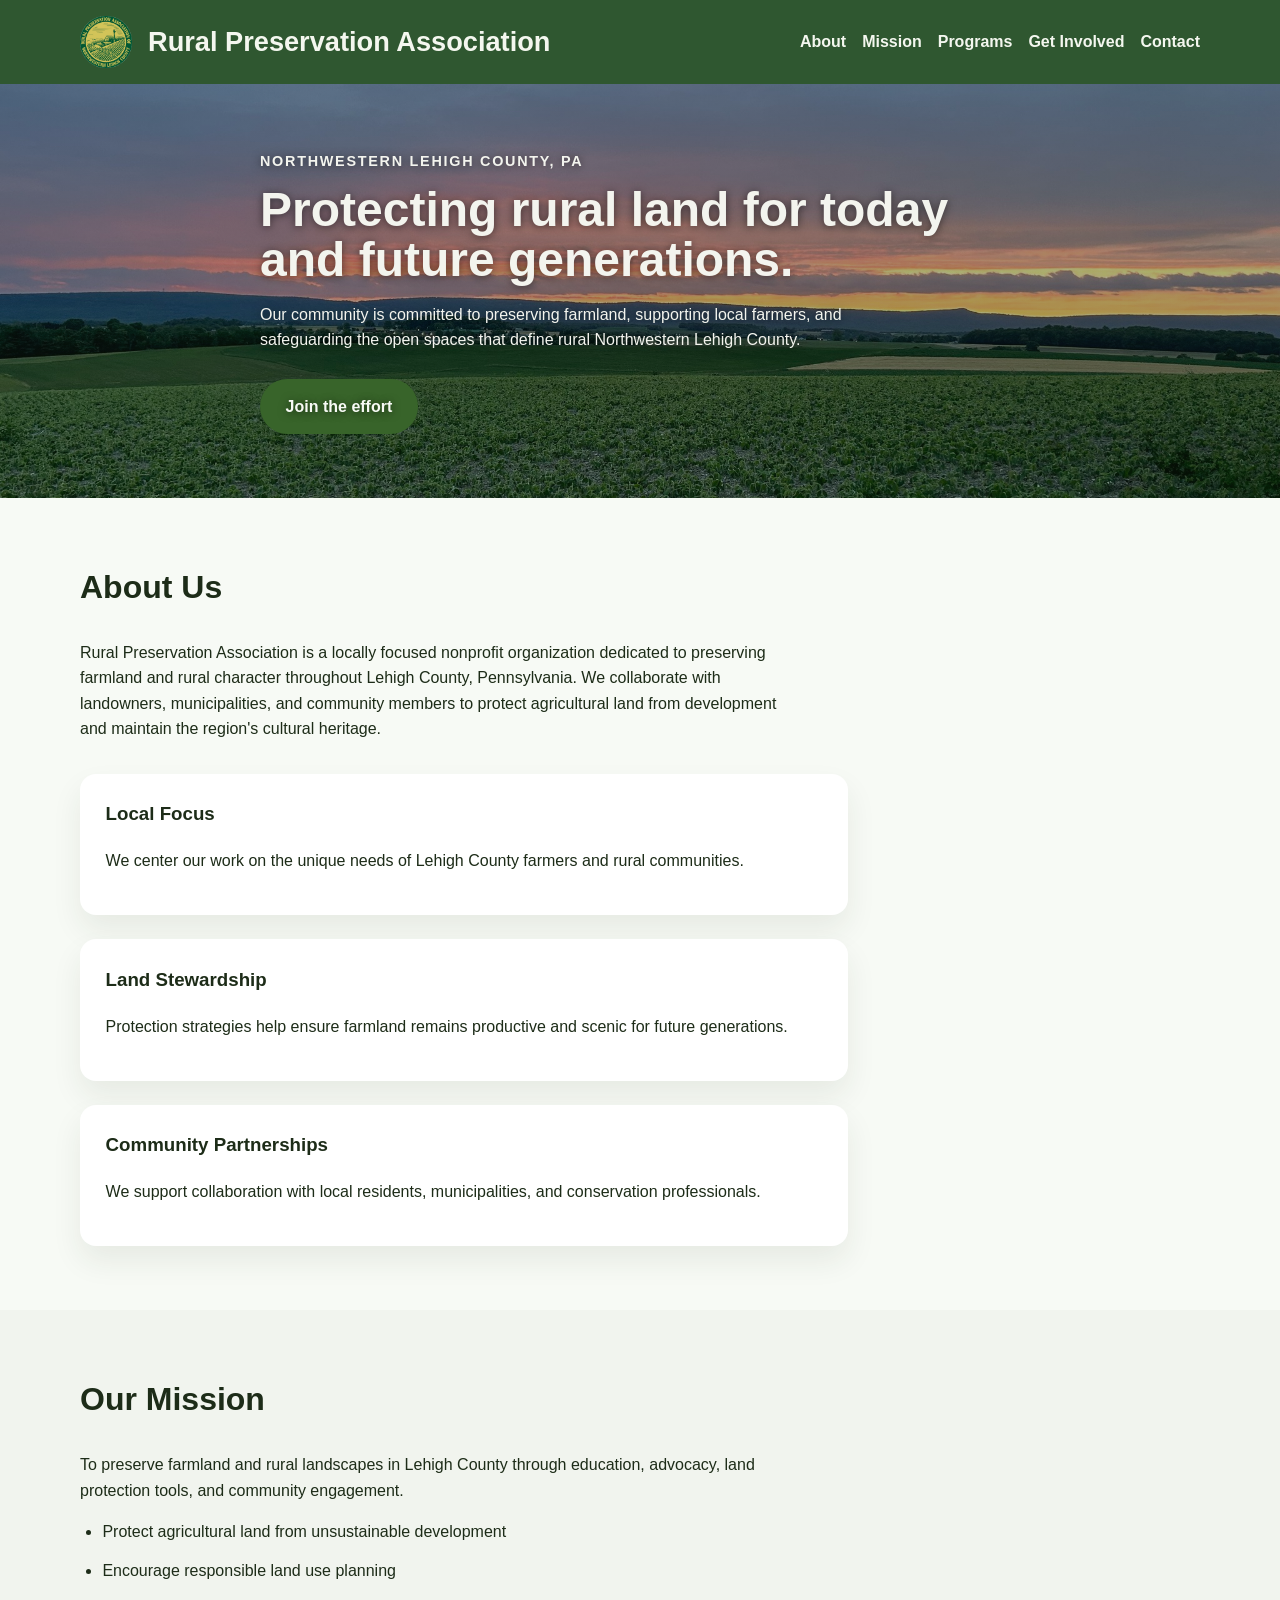
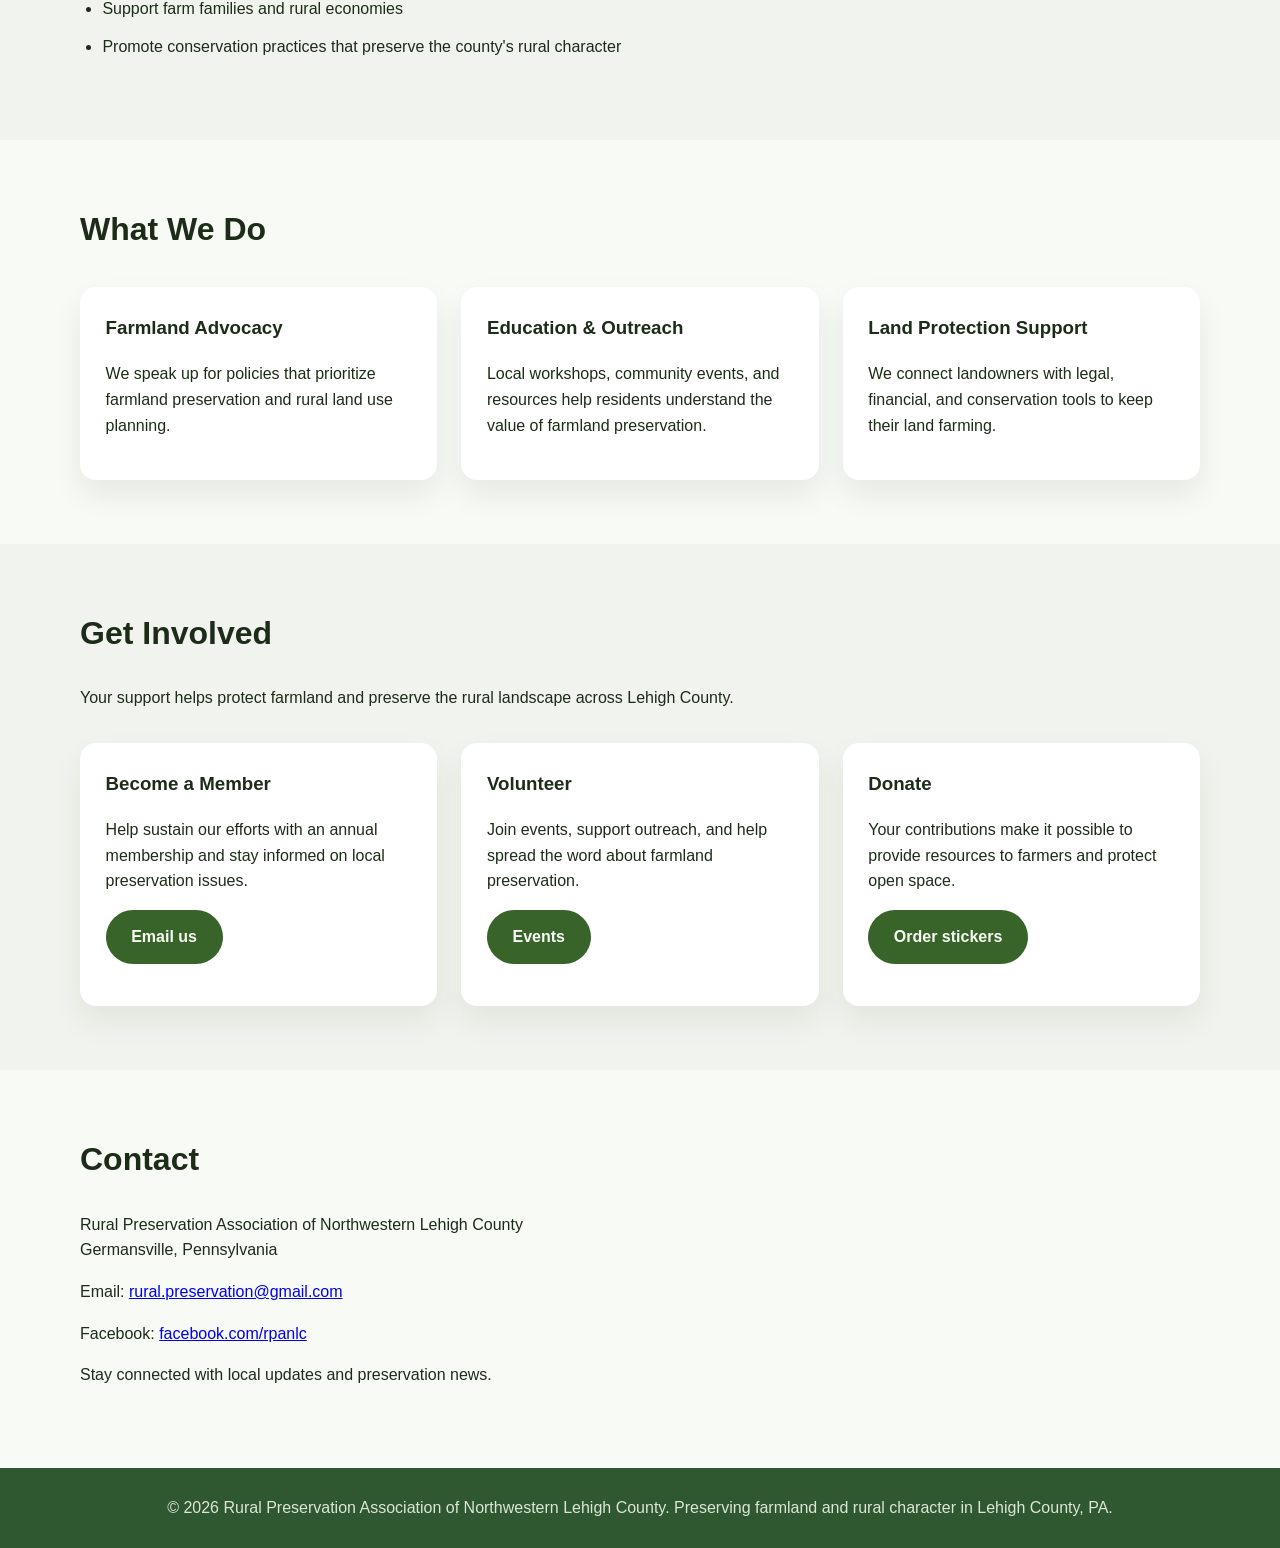
==== index.html @ 2c0e8fca "Initial commit" ====
<!doctype html>
<html lang="en">
<head>
  <meta charset="UTF-8" />
  <meta name="viewport" content="width=device-width, initial-scale=1.0" />
  <title>Rural Preservation Association of Northwestern Lehigh County</title>
  <link rel="stylesheet" href="styles.css" />
</head>
<body>
  <header class="site-header">
    <div class="container header-inner">
      <div class="brand">
        <img class="brand-logo" src="images/RPA-header-logo.png" alt="RPA logo" />
        <h1>Rural Preservation Association</h1>
      </div>
      <nav class="site-nav">
        <a href="#about">About</a>
        <a href="#mission">Mission</a>
        <a href="#programs">Programs</a>
        <a href="#get-involved">Get Involved</a>
        <a href="#contact">Contact</a>
      </nav>
    </div>
  </header>

  <main>
    <section class="hero">
      <div class="container hero-copy">
        <span class="eyebrow">Northwestern Lehigh County, PA</span>
        <h2>Protecting rural land for today and future generations.</h2>
        <p>Our community is committed to preserving farmland, supporting local farmers, and safeguarding the open spaces that define rural Northwestern Lehigh County.</p>
        <a class="button" href="#get-involved">Join the effort</a>
      </div>
    </section>

    <section id="about" class="section container">
      <div class="section-inner">
        <div class="about-content">
          <h2>About Us</h2>
          <p>Rural Preservation Association is a locally focused nonprofit organization dedicated to preserving farmland and rural character throughout Lehigh County, Pennsylvania. We collaborate with landowners, municipalities, and community members to protect agricultural land from development and maintain the region's cultural heritage.</p>

          <div class="feature-grid">
            <article>
              <h3>Local Focus</h3>
              <p>We center our work on the unique needs of Lehigh County farmers and rural communities.</p>
            </article>
            <article>
              <h3>Land Stewardship</h3>
              <p>Protection strategies help ensure farmland remains productive and scenic for future generations.</p>
            </article>
            <article>
              <h3>Community Partnerships</h3>
              <p>We support collaboration with local residents, municipalities, and conservation professionals.</p>
            </article>
          </div>
        </div>

      </div>
    </section>

    <section id="mission" class="section alt">
      <div class="container">
        <h2>Our Mission</h2>
        <p>To preserve farmland and rural landscapes in Lehigh County through education, advocacy, land protection tools, and community engagement.</p>
        <ul>
          <li>Protect agricultural land from unsustainable development</li>
          <li>Encourage responsible land use planning</li>
          <li>Support farm families and rural economies</li>
          <li>Promote conservation practices that preserve the county's rural character</li>
        </ul>
      </div>
    </section>

    <section id="programs" class="section container">
      <h2>What We Do</h2>
      <div class="program-grid">
        <article>
          <h3>Farmland Advocacy</h3>
          <p>We speak up for policies that prioritize farmland preservation and rural land use planning.</p>
        </article>
        <article>
          <h3>Education & Outreach</h3>
          <p>Local workshops, community events, and resources help residents understand the value of farmland preservation.</p>
        </article>
        <article>
          <h3>Land Protection Support</h3>
          <p>We connect landowners with legal, financial, and conservation tools to keep their land farming.</p>
        </article>
      </div>
    </section>

    <section id="get-involved" class="section alt">
      <div class="container">
        <h2>Get Involved</h2>
        <p>Your support helps protect farmland and preserve the rural landscape across Lehigh County.</p>
        <div class="cta-grid">
          <div>
            <h3>Become a Member</h3>
            <p>Help sustain our efforts with an annual membership and stay informed on local preservation issues.</p>
            <p><a class="button" href="mailto:rural.preservation@gmail.com">Email us</a></p>
          </div>
          <div>
            <h3>Volunteer</h3>
            <p>Join events, support outreach, and help spread the word about farmland preservation.</p>
            <p><a class="button" href="https://www.facebook.com/rpanlc">Events</a></p>
        </div>
          <div>
            <h3>Donate</h3>
            <p>Your contributions make it possible to provide resources to farmers and protect open space.</p>
            <p><a class="button" href="stickers.html">Order stickers</a></p>
          </div>
        </div>
      </div>
    </section>

    <section id="contact" class="section container">
      <h2>Contact</h2>
      <p>Rural Preservation Association of Northwestern Lehigh County<br>Germansville, Pennsylvania</p>
      <p>Email: <a href="mailto:rural.preservation@gmail.com">rural.preservation@gmail.com</a></p>
      <p>Facebook: <a href="https://www.facebook.com/rpanlc" target="_blank" rel="noopener noreferrer">facebook.com/rpanlc</a></p>
      <p>Stay connected with local updates and preservation news.</p>
    </section>
  </main>

  <footer class="site-footer">
    <div class="container">
      <p>© 2026 Rural Preservation Association of Northwestern Lehigh County. Preserving farmland and rural character in Lehigh County, PA.</p>
    </div>
  </footer>
</body>
</html>
---- styles.css ----
:root {
  color-scheme: light;
  font-family: 'Segoe UI', Tahoma, Geneva, Verdana, sans-serif;
  background: #f7faf5;
  color: #1d2c18;
  line-height: 1.6;
  font-size: 16px;
}

* {
  box-sizing: border-box;
}

body {
  margin: 0;
}

img {
  max-width: 100%;
  display: block;
}

.container {
  width: min(1120px, calc(100% - 2rem));
  margin: 0 auto;
}

.site-header {
  background: #2f5730;
  color: #f4f7ef;
  padding: 1rem 0;
}

.header-inner {
  display: flex;
  align-items: center;
  justify-content: space-between;
  gap: 2rem;
}

.brand {
  display: flex;
  align-items: center;
  gap: 1rem;
}

.brand-logo {
  width: 52px;
  height: auto;
  display: block;
}

.brand h1 {
  margin: 0;
  font-size: 1.7rem;
}

.brand p {
  margin: 0.35rem 0 0;
  max-width: 32rem;
}

.site-nav {
  display: flex;
  flex-wrap: wrap;
  gap: 1rem;
}

.site-nav a {
  color: #f4f7ef;
  text-decoration: none;
  font-weight: 600;
}

.hero {
  background: linear-gradient(rgba(15, 36, 16, 0.35), rgba(15, 36, 16, 0.35)), url('images/RPA_background.jpg');
  background-position: center;
  background-size: cover;
  background-repeat: no-repeat;
  padding: 4rem 0;
}

.hero-copy {
  max-width: 760px;
  color: #f3f4ee;
  text-shadow: 0 1px 8px rgba(0, 0, 0, 0.55);
}

.eyebrow {
  display: inline-block;
  font-size: 0.9rem;
  font-weight: 700;
  letter-spacing: 0.12em;
  text-transform: uppercase;
  color: #f3f4ee;
  margin-bottom: 0.75rem;
}

.hero h2 {
  margin: 0 0 1rem;
  font-size: clamp(2rem, 4vw, 3rem);
  line-height: 1.05;
}

.hero p {
  max-width: 42rem;
  margin: 0 0 1.65rem;
}

.button {
  display: inline-block;
  padding: 0.9rem 1.6rem;
  background: #38642a;
  color: #f7faf5;
  text-decoration: none;
  border-radius: 999px;
  font-weight: 700;
}

.section {
  padding: 4rem 0;
}

.section.alt {
  background: #f1f4ee;
}

.section h2 {
  margin-top: 0;
  font-size: 2rem;
}

.section p,
.section ul,
.section li {
  max-width: 44rem;
}

.section ul {
  padding-left: 1.4rem;
}

.section ul li {
  margin-bottom: 0.8rem;
}

.section-inner {
  display: grid;
  gap: 2rem;
  grid-template-columns: 1fr 320px;
  align-items: start;
}

.feature-grid,
.program-grid,
.cta-grid {
  display: grid;
  gap: 1.5rem;
  margin-top: 2rem;
}

.about-image img {
  display: block;
  width: 100%;
  max-width: 320px;
  height: auto;
  border-radius: 10px;
  box-shadow: 0 8px 24px rgba(39,57,30,0.12);
}

.feature-grid article,
.program-grid article,
.cta-grid div {
  background: #fff;
  border-radius: 1rem;
  padding: 1.6rem;
  box-shadow: 0 15px 30px rgba(39, 57, 30, 0.08);
}

.feature-grid article h3,
.program-grid article h3,
.cta-grid h3 {
  margin-top: 0;
}

.program-grid {
  grid-template-columns: repeat(3, minmax(0, 1fr));
}

.cta-grid {
  grid-template-columns: repeat(3, minmax(0, 1fr));
}

.site-footer {
  background: #2f5730;
  color: #dce6d7;
  padding: 1.7rem 0;
}

.site-footer p {
  margin: 0;
  text-align: center;
}

@media (max-width: 880px) {
  .header-inner,
  .section-inner,
  .program-grid,
  .cta-grid {
    grid-template-columns: 1fr;
  }

  .site-nav {
    justify-content: flex-start;
  }
}

@media (max-width: 620px) {
  .hero {
    padding: 3rem 0;
  }

  .hero h2 {
    font-size: 2.2rem;
  }
}
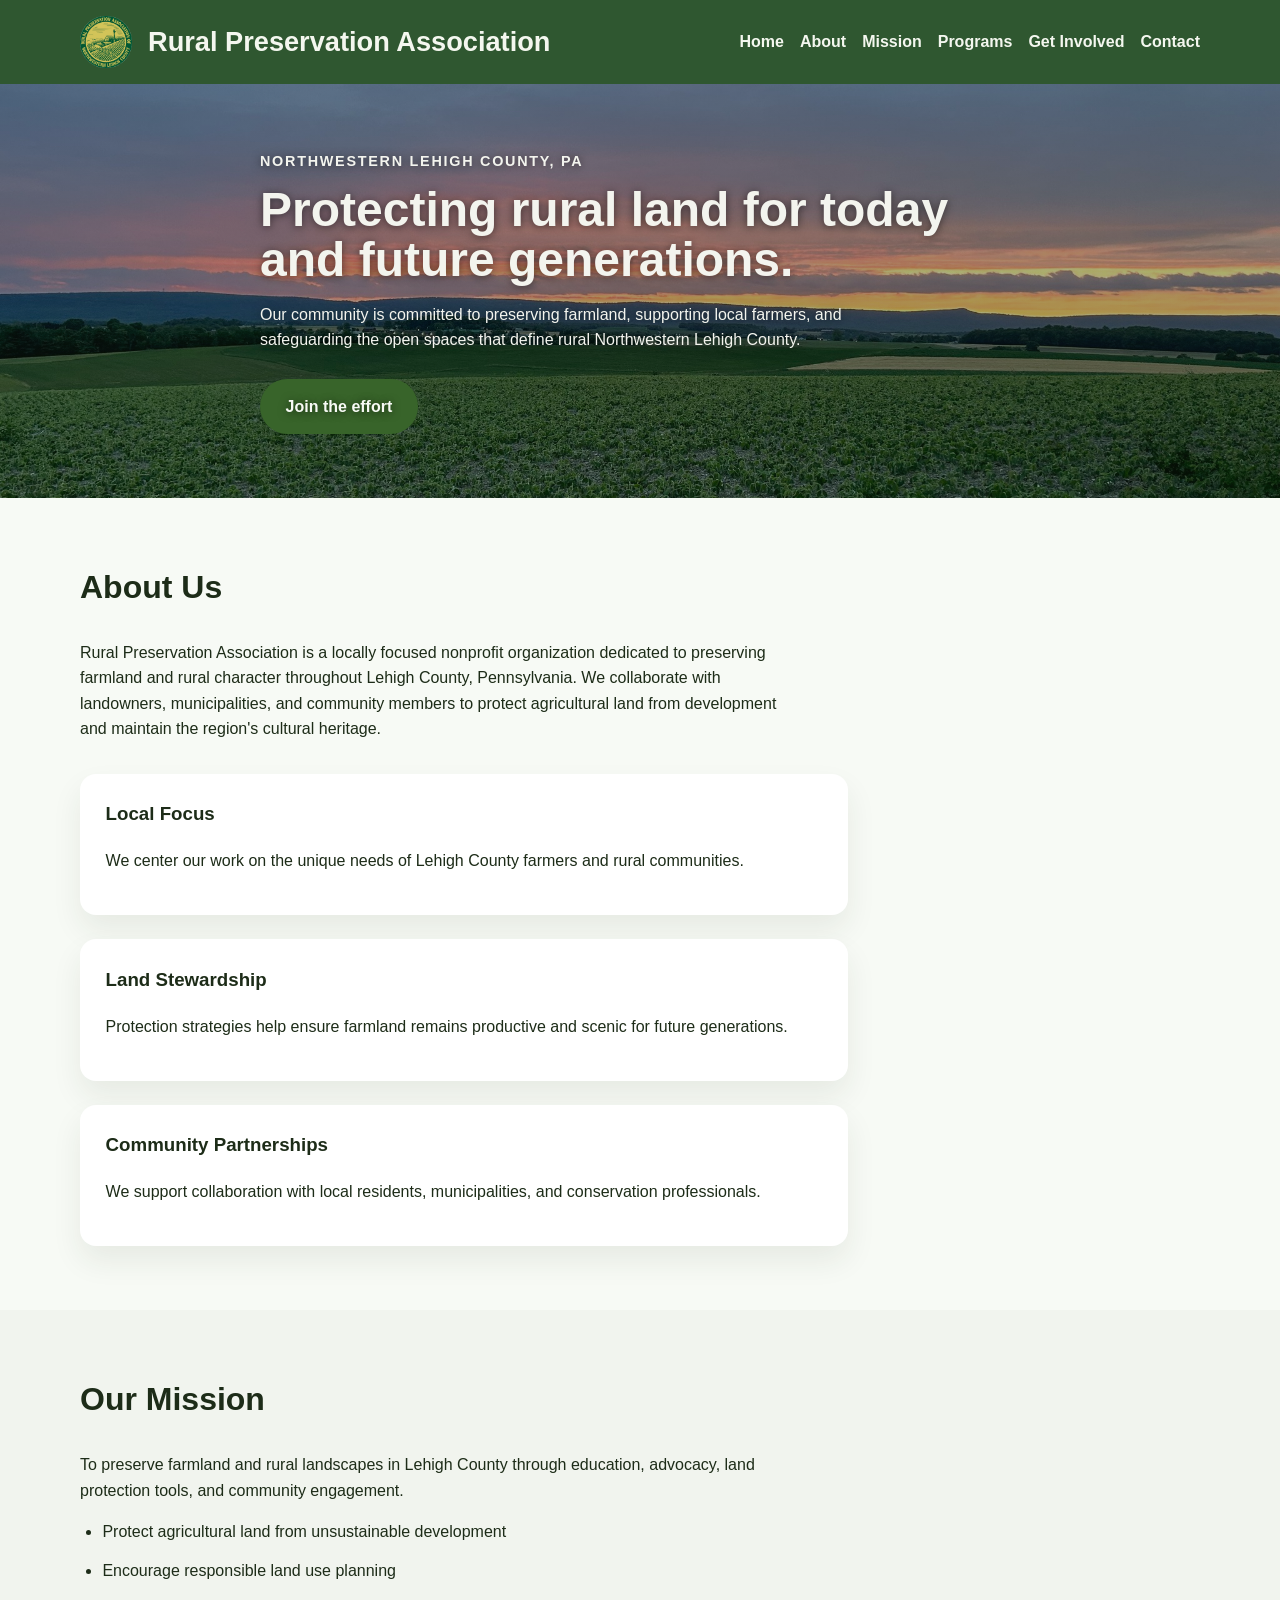
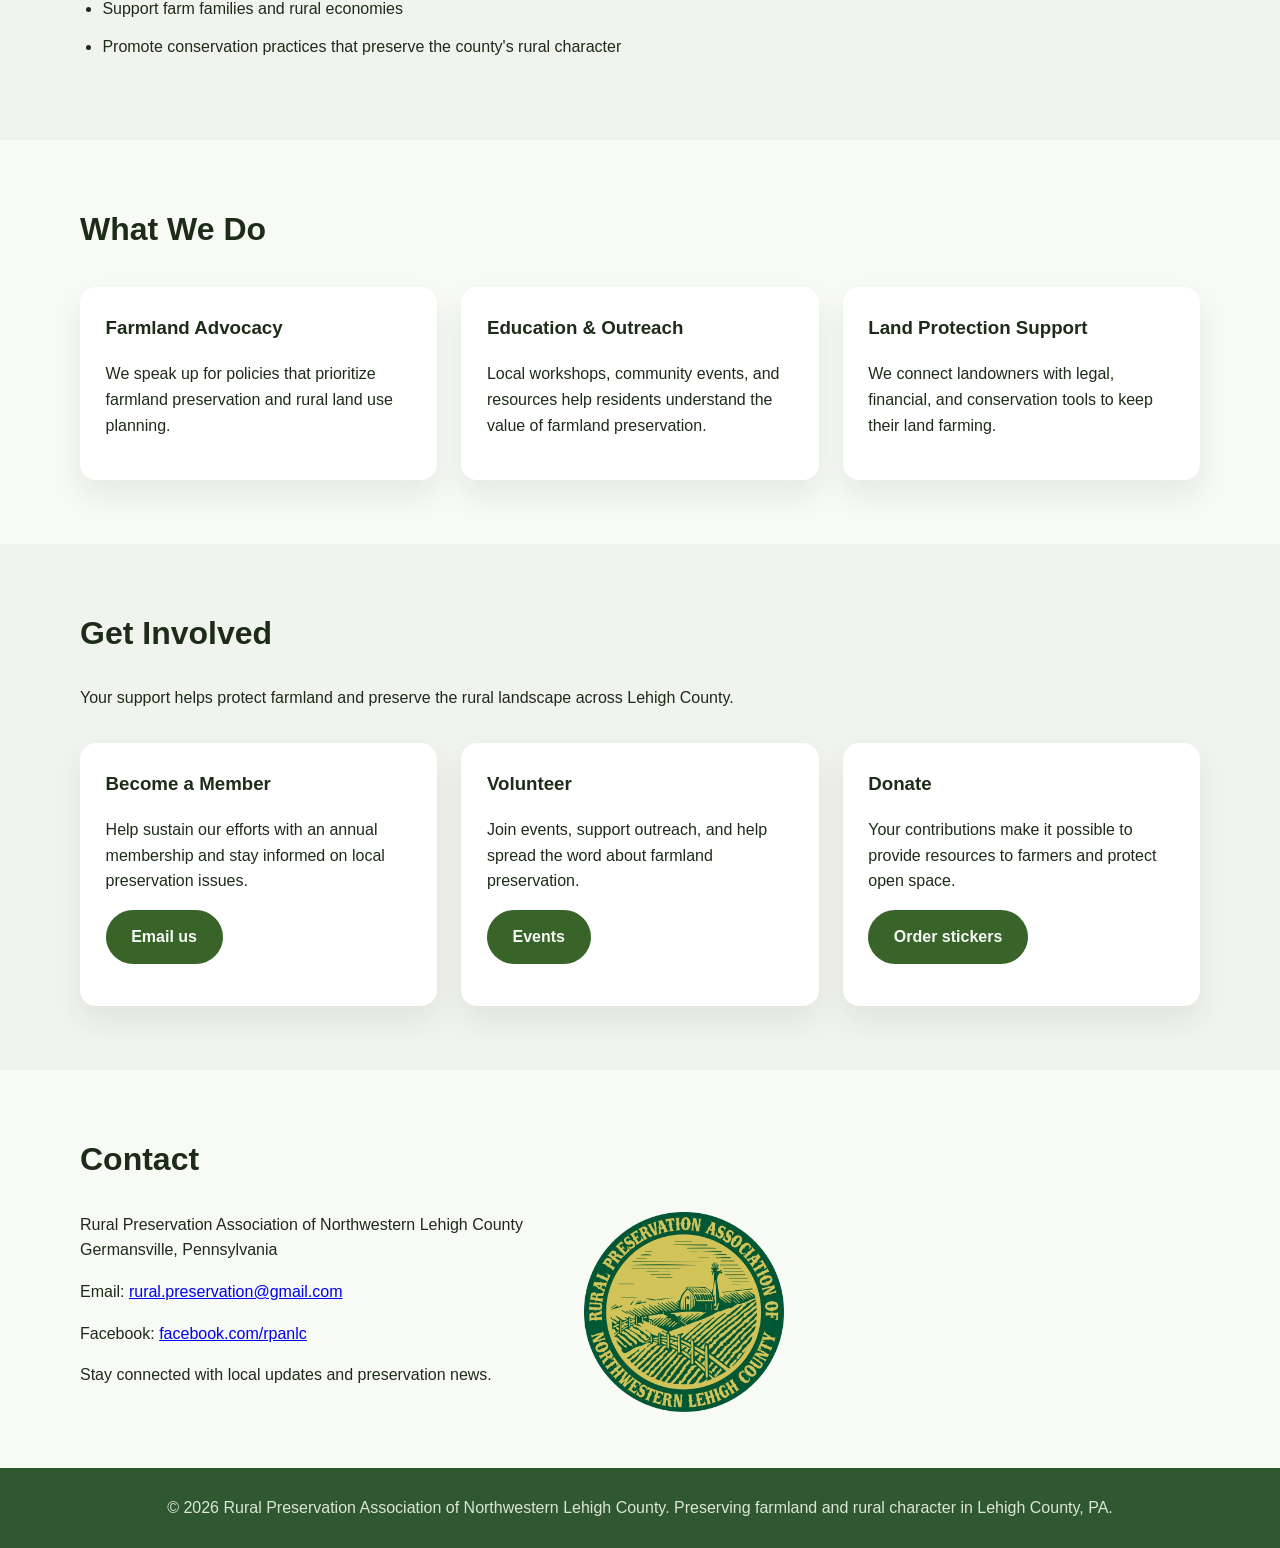
==== commit 17a3a0ab: "updated contact section" ====
--- a/index.html
+++ b/index.html
@@ -14,6 +14,7 @@
         <h1>Rural Preservation Association</h1>
       </div>
       <nav class="site-nav">
+        <a href="index.html">Home</a>
         <a href="#about">About</a>
         <a href="#mission">Mission</a>
         <a href="#programs">Programs</a>
@@ -97,12 +98,12 @@
           <div>
             <h3>Become a Member</h3>
             <p>Help sustain our efforts with an annual membership and stay informed on local preservation issues.</p>
-            <p><a class="button" href="mailto:rural.preservation@gmail.com">Email us</a></p>
+            <p><a class="button" href="mailto:rural.preservation@gmail.com" target="_blank" rel="noopener noreferrer">Email us</a></p>
           </div>
           <div>
             <h3>Volunteer</h3>
             <p>Join events, support outreach, and help spread the word about farmland preservation.</p>
-            <p><a class="button" href="https://www.facebook.com/rpanlc">Events</a></p>
+            <p><a class="button" href="https://www.facebook.com/rpanlc" target="_blank" rel="noopener noreferrer">Events</a></p>
         </div>
           <div>
             <h3>Donate</h3>
@@ -115,8 +116,9 @@
 
     <section id="contact" class="section container">
       <h2>Contact</h2>
+      <p><img src="images/RPA-header-logo.png" alt="RPA logo" class="contact-logo" /></p>
       <p>Rural Preservation Association of Northwestern Lehigh County<br>Germansville, Pennsylvania</p>
-      <p>Email: <a href="mailto:rural.preservation@gmail.com">rural.preservation@gmail.com</a></p>
+      <p>Email: <a href="mailto:rural.preservation@gmail.com" target="_blank" rel="noopener noreferrer">rural.preservation@gmail.com</a></p>
       <p>Facebook: <a href="https://www.facebook.com/rpanlc" target="_blank" rel="noopener noreferrer">facebook.com/rpanlc</a></p>
       <p>Stay connected with local updates and preservation news.</p>
     </section>
--- a/styles.css
+++ b/styles.css
@@ -224,3 +224,21 @@
     font-size: 2.2rem;
   }
 }
+
+/* Contact logo styling: smaller and positioned to the right of text */
+#contact .contact-logo {
+  width: 200px;
+  height: auto;
+  float: right;
+  margin-left: 1rem;
+  margin-bottom: 0.5rem;
+}
+
+@media (max-width: 620px) {
+  #contact .contact-logo {
+    float: none;
+    display: block;
+    margin: 0 0 1rem 0;
+    width: 64px;
+  }
+}
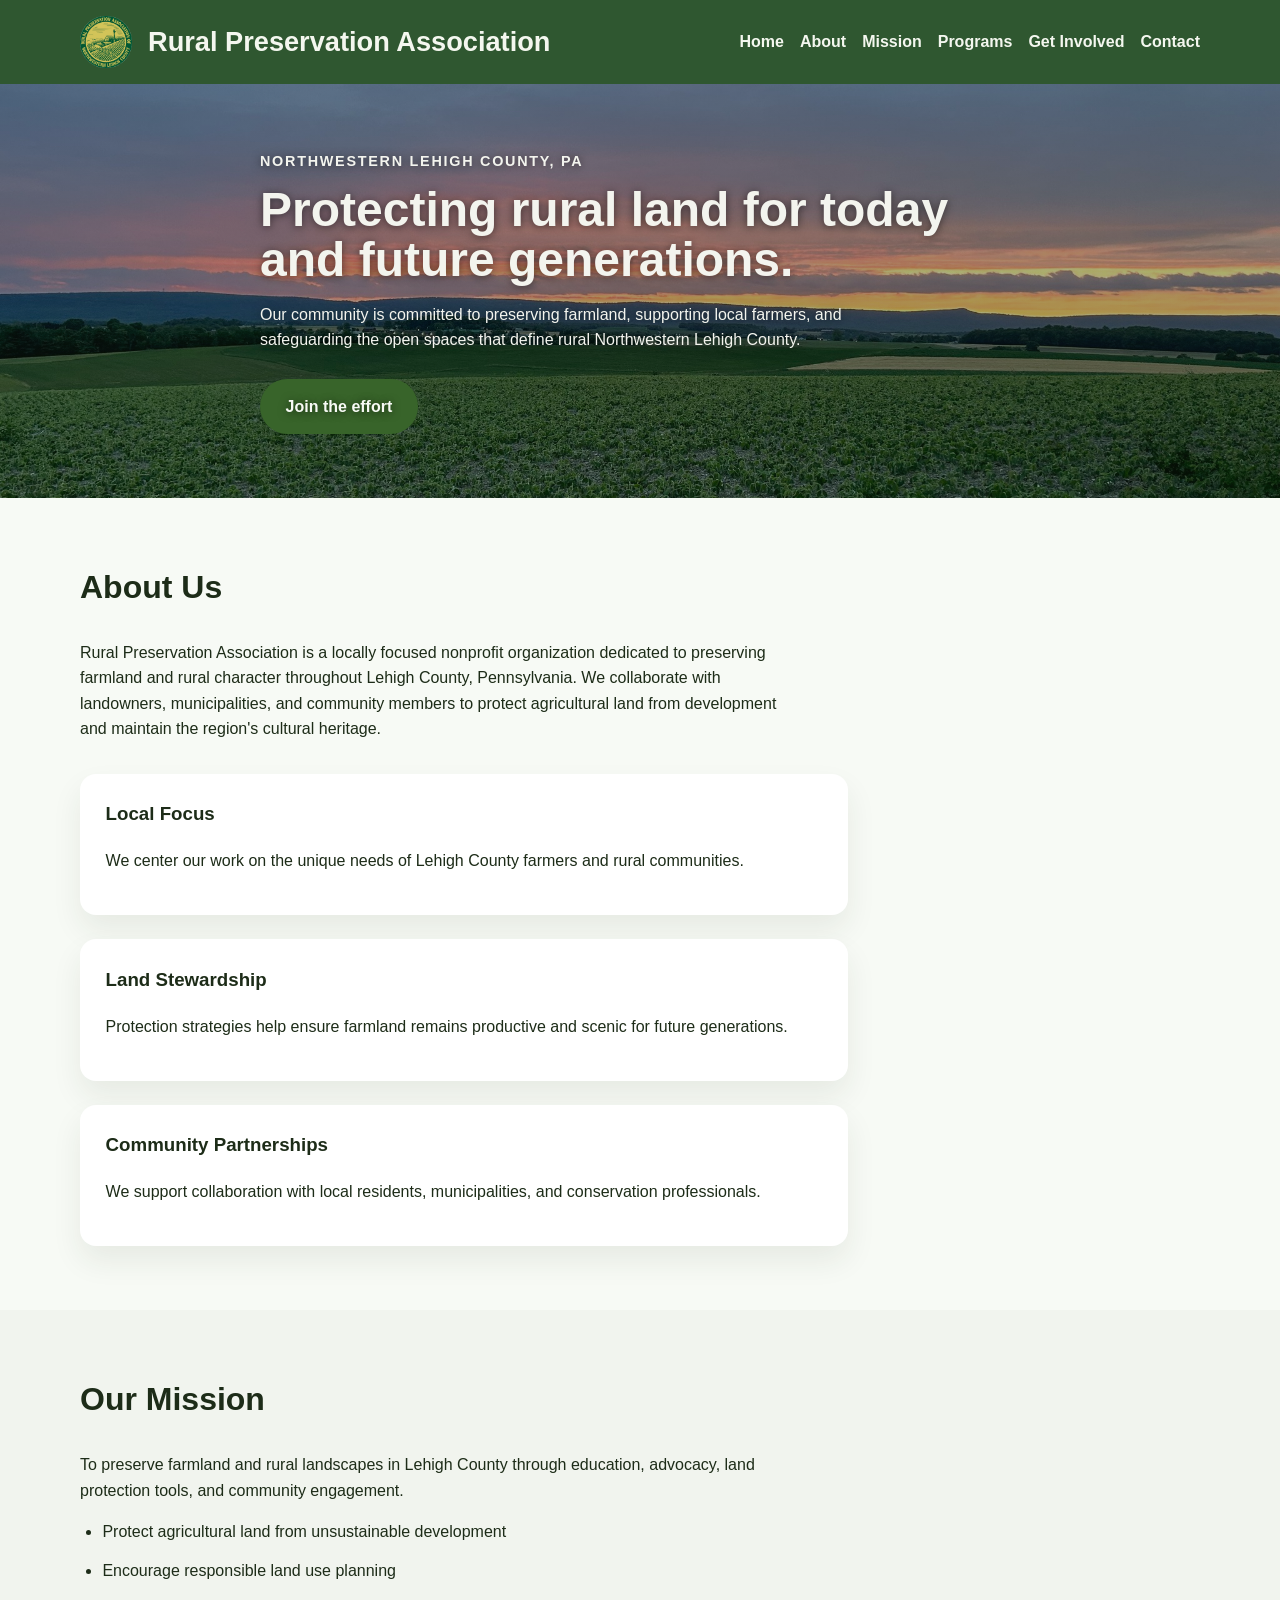
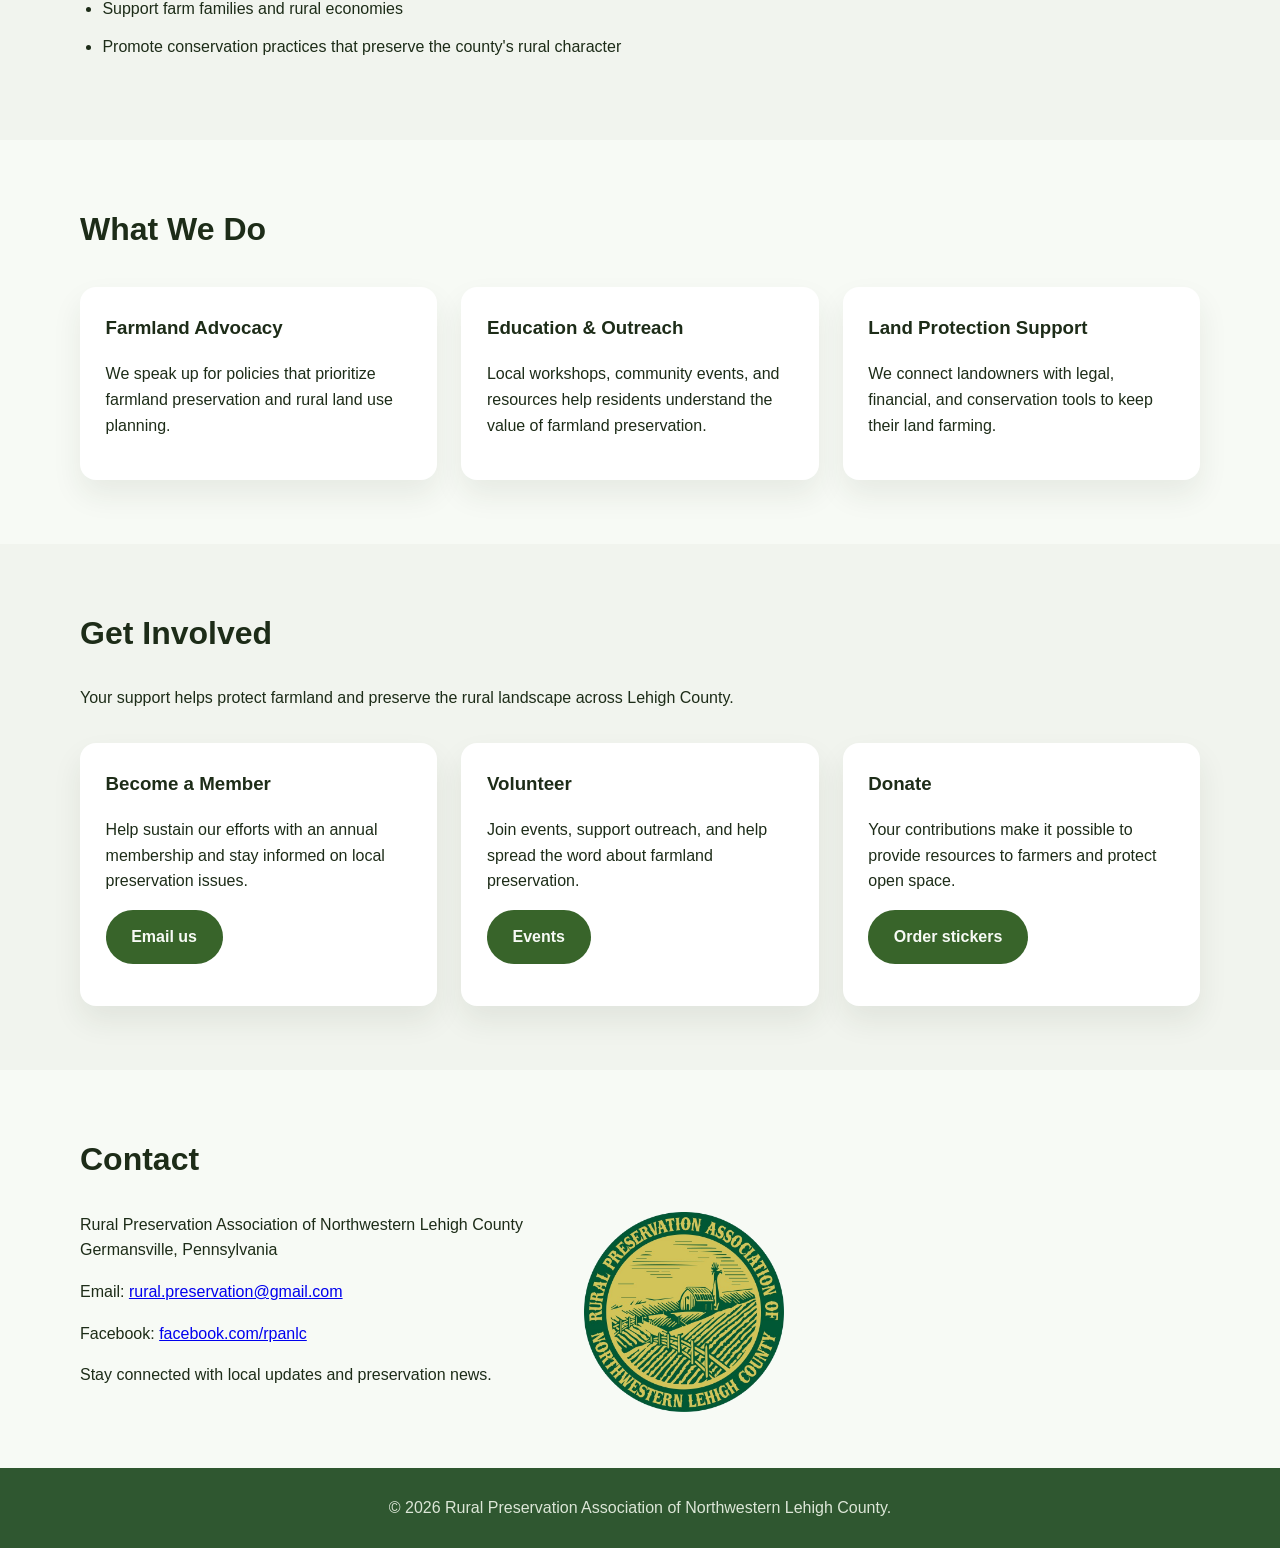
==== commit 11317783: "Simplify footer text in index.html Removed the additional text from the footer." ====
--- a/index.html
+++ b/index.html
@@ -126,7 +126,7 @@
 
   <footer class="site-footer">
     <div class="container">
-      <p>© 2026 Rural Preservation Association of Northwestern Lehigh County. Preserving farmland and rural character in Lehigh County, PA.</p>
+      <p>© 2026 Rural Preservation Association of Northwestern Lehigh County.</p>
     </div>
   </footer>
 </body>
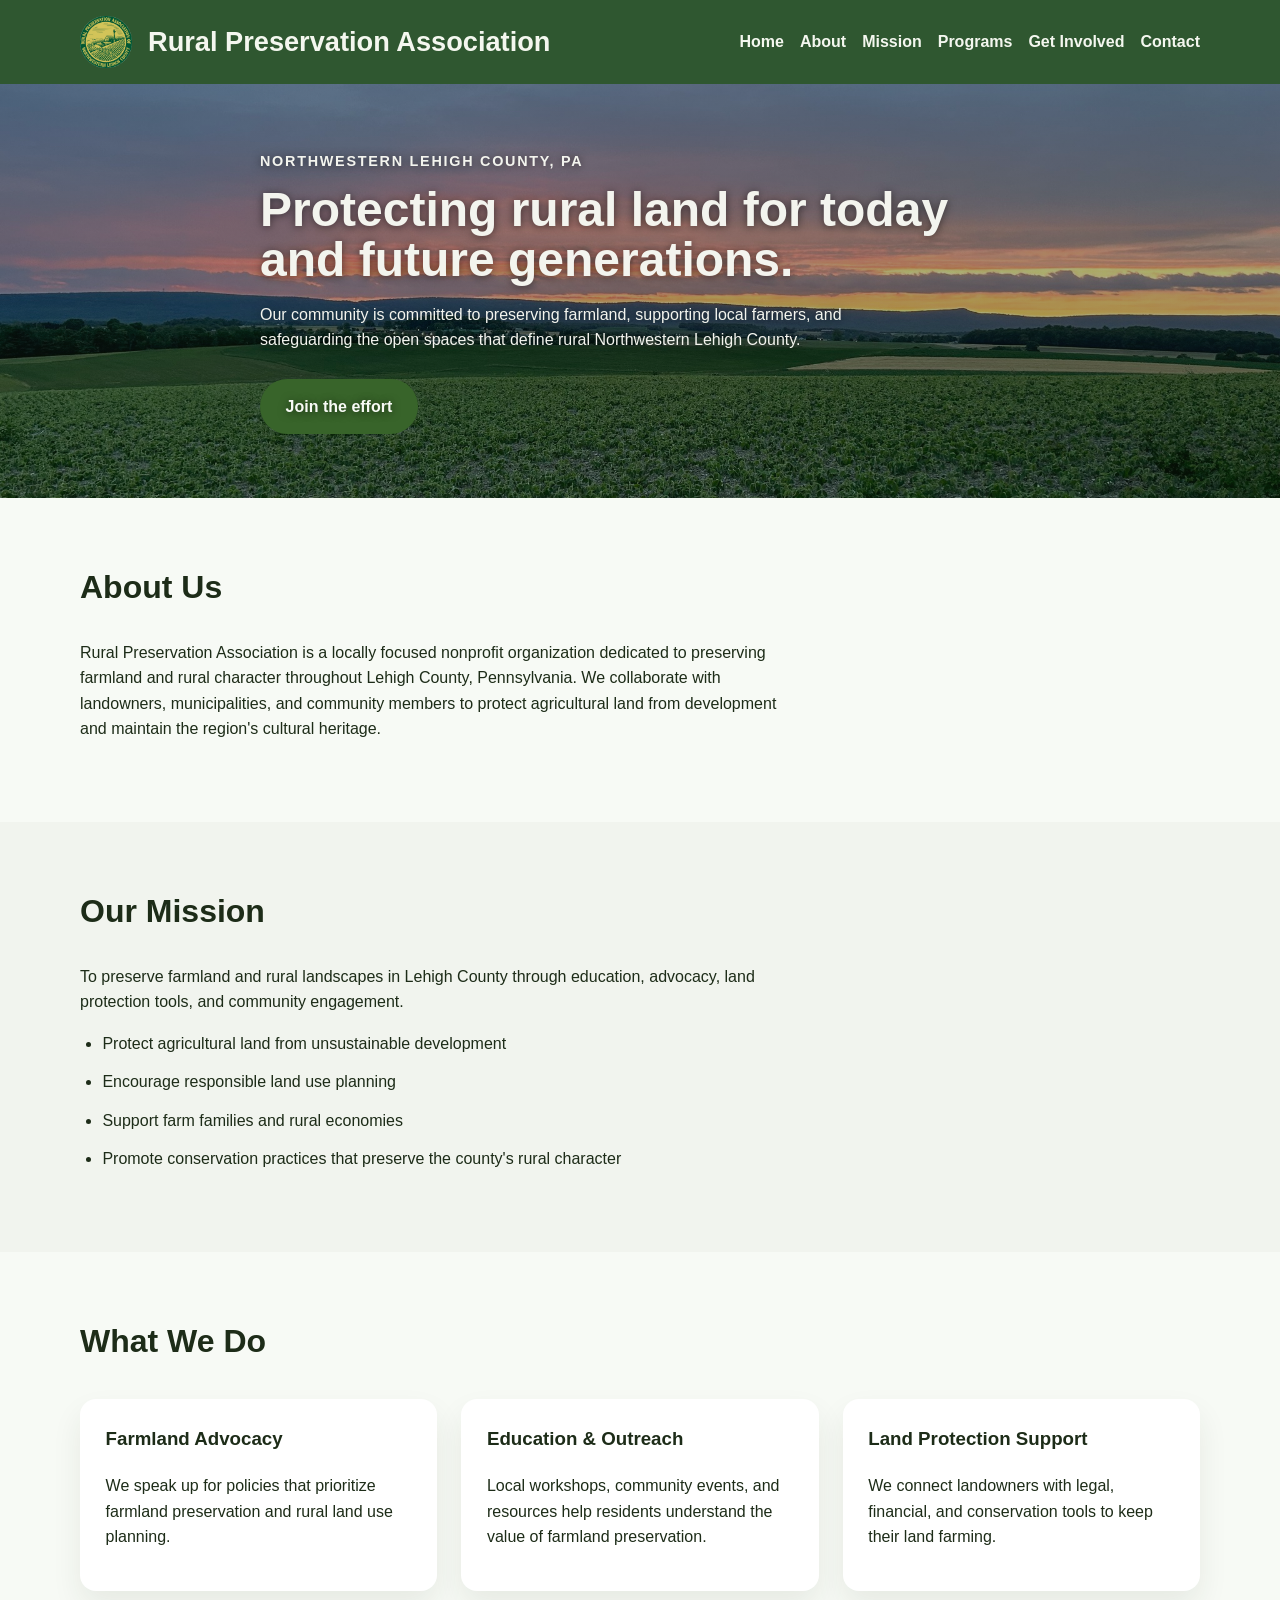
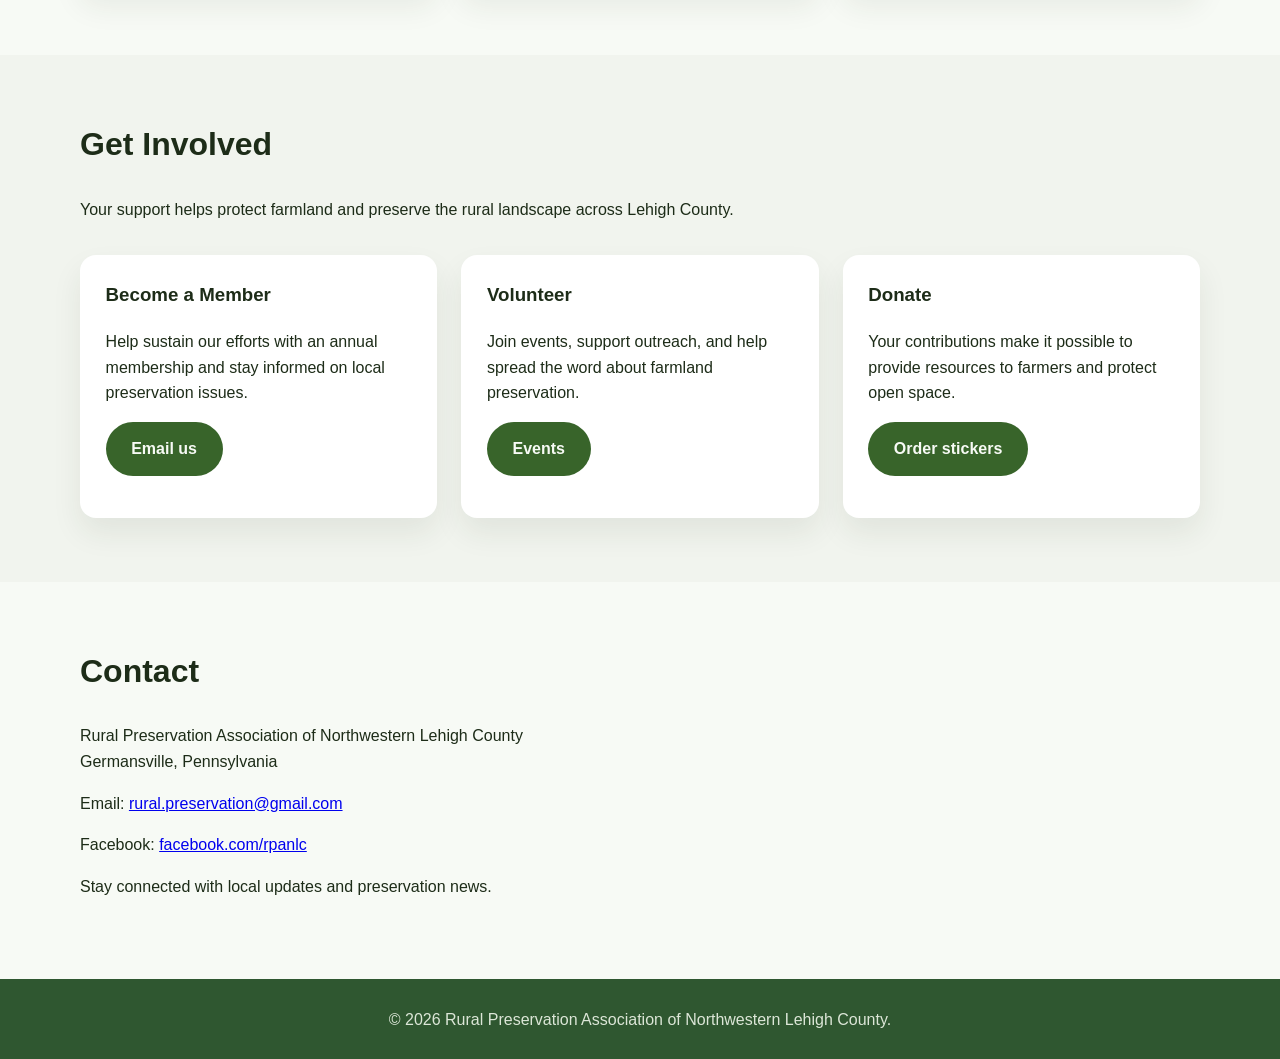
==== commit 113786d7: "Fixed some styling" ====
--- a/index.html
+++ b/index.html
@@ -40,7 +40,7 @@
           <h2>About Us</h2>
           <p>Rural Preservation Association is a locally focused nonprofit organization dedicated to preserving farmland and rural character throughout Lehigh County, Pennsylvania. We collaborate with landowners, municipalities, and community members to protect agricultural land from development and maintain the region's cultural heritage.</p>
 
-          <div class="feature-grid">
+          <!-- <div class="feature-grid">
             <article>
               <h3>Local Focus</h3>
               <p>We center our work on the unique needs of Lehigh County farmers and rural communities.</p>
@@ -53,7 +53,7 @@
               <h3>Community Partnerships</h3>
               <p>We support collaboration with local residents, municipalities, and conservation professionals.</p>
             </article>
-          </div>
+          </div> -->
         </div>
 
       </div>
@@ -116,7 +116,6 @@
 
     <section id="contact" class="section container">
       <h2>Contact</h2>
-      <p><img src="images/RPA-header-logo.png" alt="RPA logo" class="contact-logo" /></p>
       <p>Rural Preservation Association of Northwestern Lehigh County<br>Germansville, Pennsylvania</p>
       <p>Email: <a href="mailto:rural.preservation@gmail.com" target="_blank" rel="noopener noreferrer">rural.preservation@gmail.com</a></p>
       <p>Facebook: <a href="https://www.facebook.com/rpanlc" target="_blank" rel="noopener noreferrer">facebook.com/rpanlc</a></p>
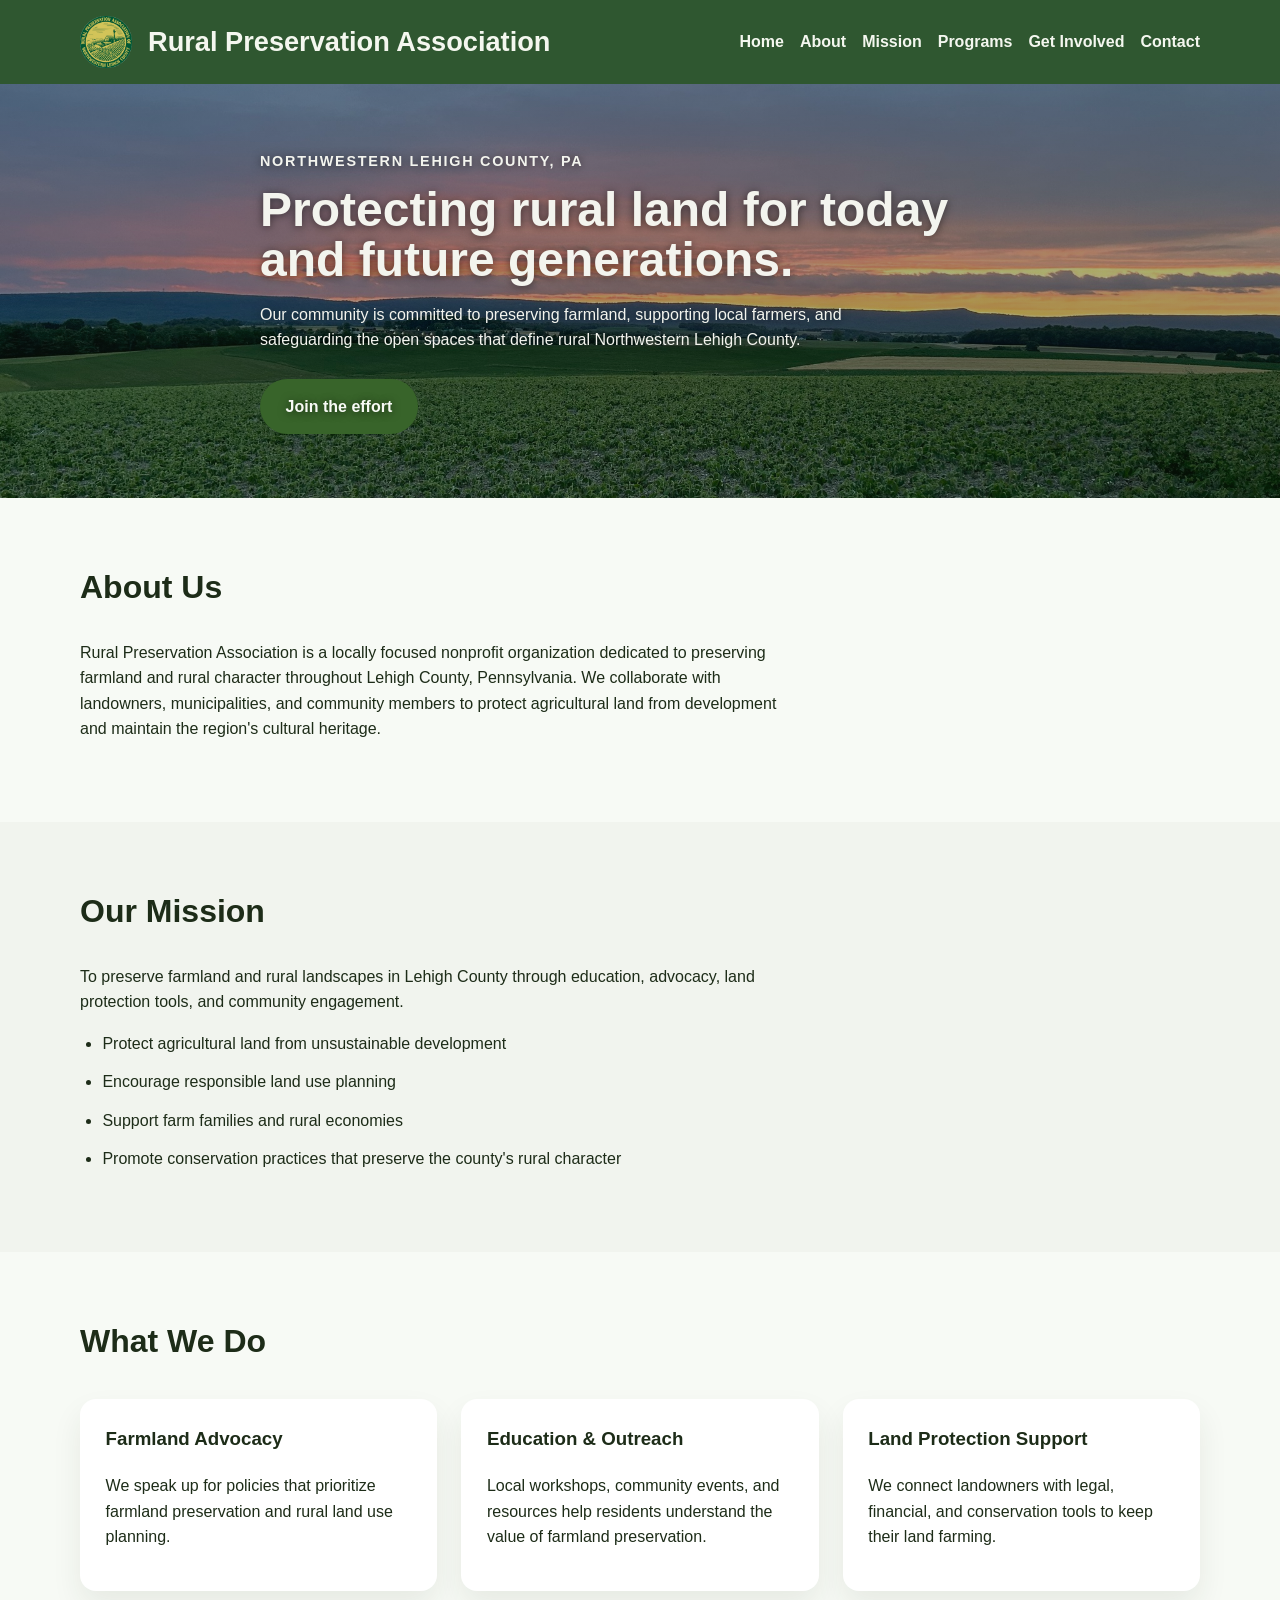
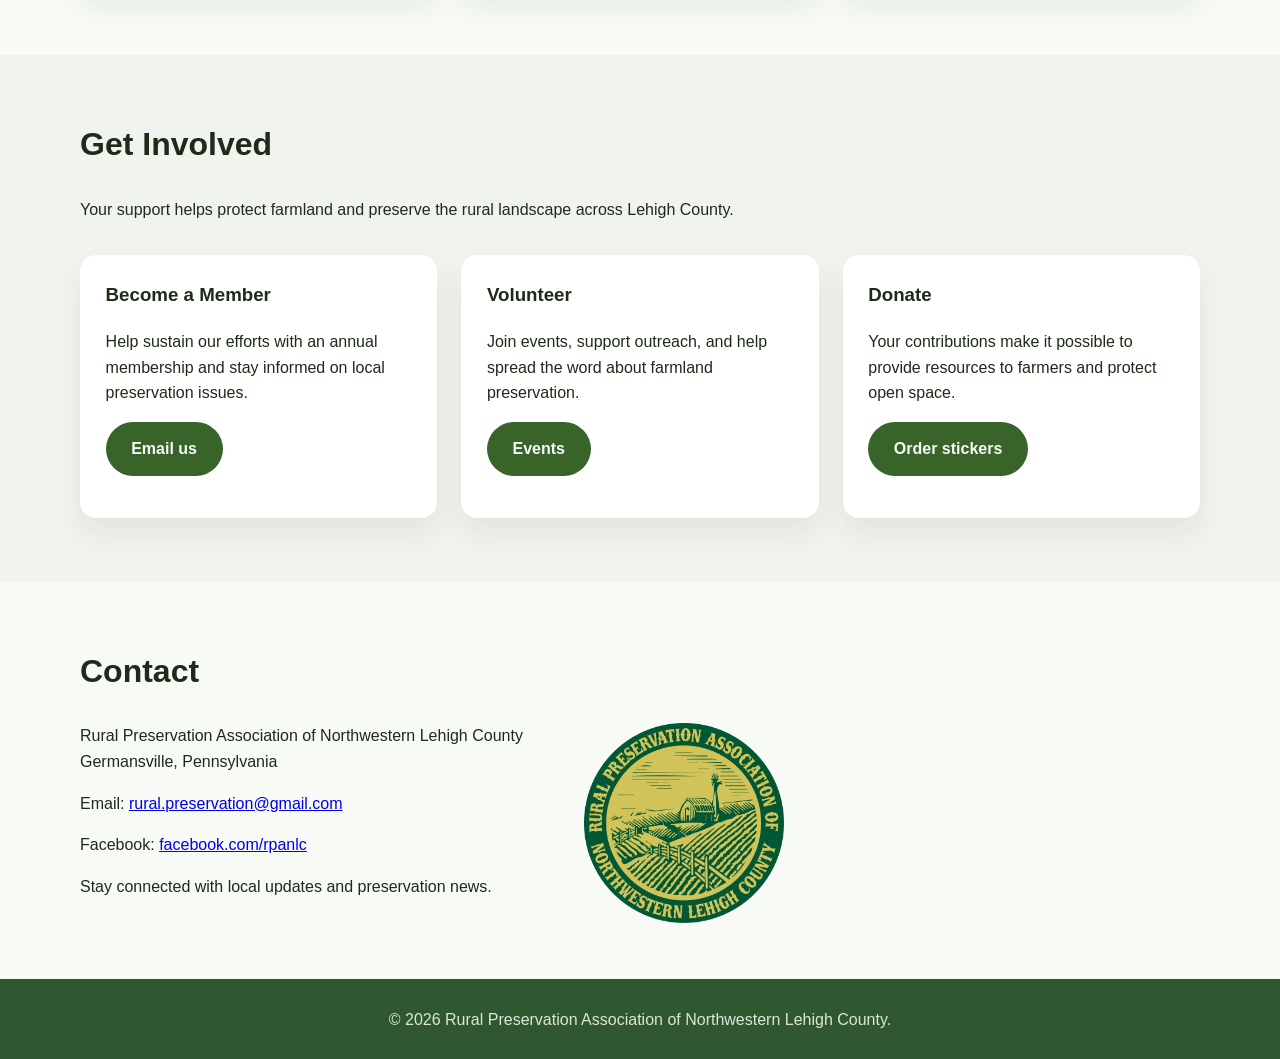
==== commit 923336cc: "Merge pull request #2 from bobyenser/wip/unsynced-20260601172239 Fixed some styling" ====
--- a/index.html
+++ b/index.html
@@ -116,6 +116,7 @@
 
     <section id="contact" class="section container">
       <h2>Contact</h2>
+      <p><img src="images/RPA-header-logo.png" alt="RPA logo" class="contact-logo" /></p>
       <p>Rural Preservation Association of Northwestern Lehigh County<br>Germansville, Pennsylvania</p>
       <p>Email: <a href="mailto:rural.preservation@gmail.com" target="_blank" rel="noopener noreferrer">rural.preservation@gmail.com</a></p>
       <p>Facebook: <a href="https://www.facebook.com/rpanlc" target="_blank" rel="noopener noreferrer">facebook.com/rpanlc</a></p>
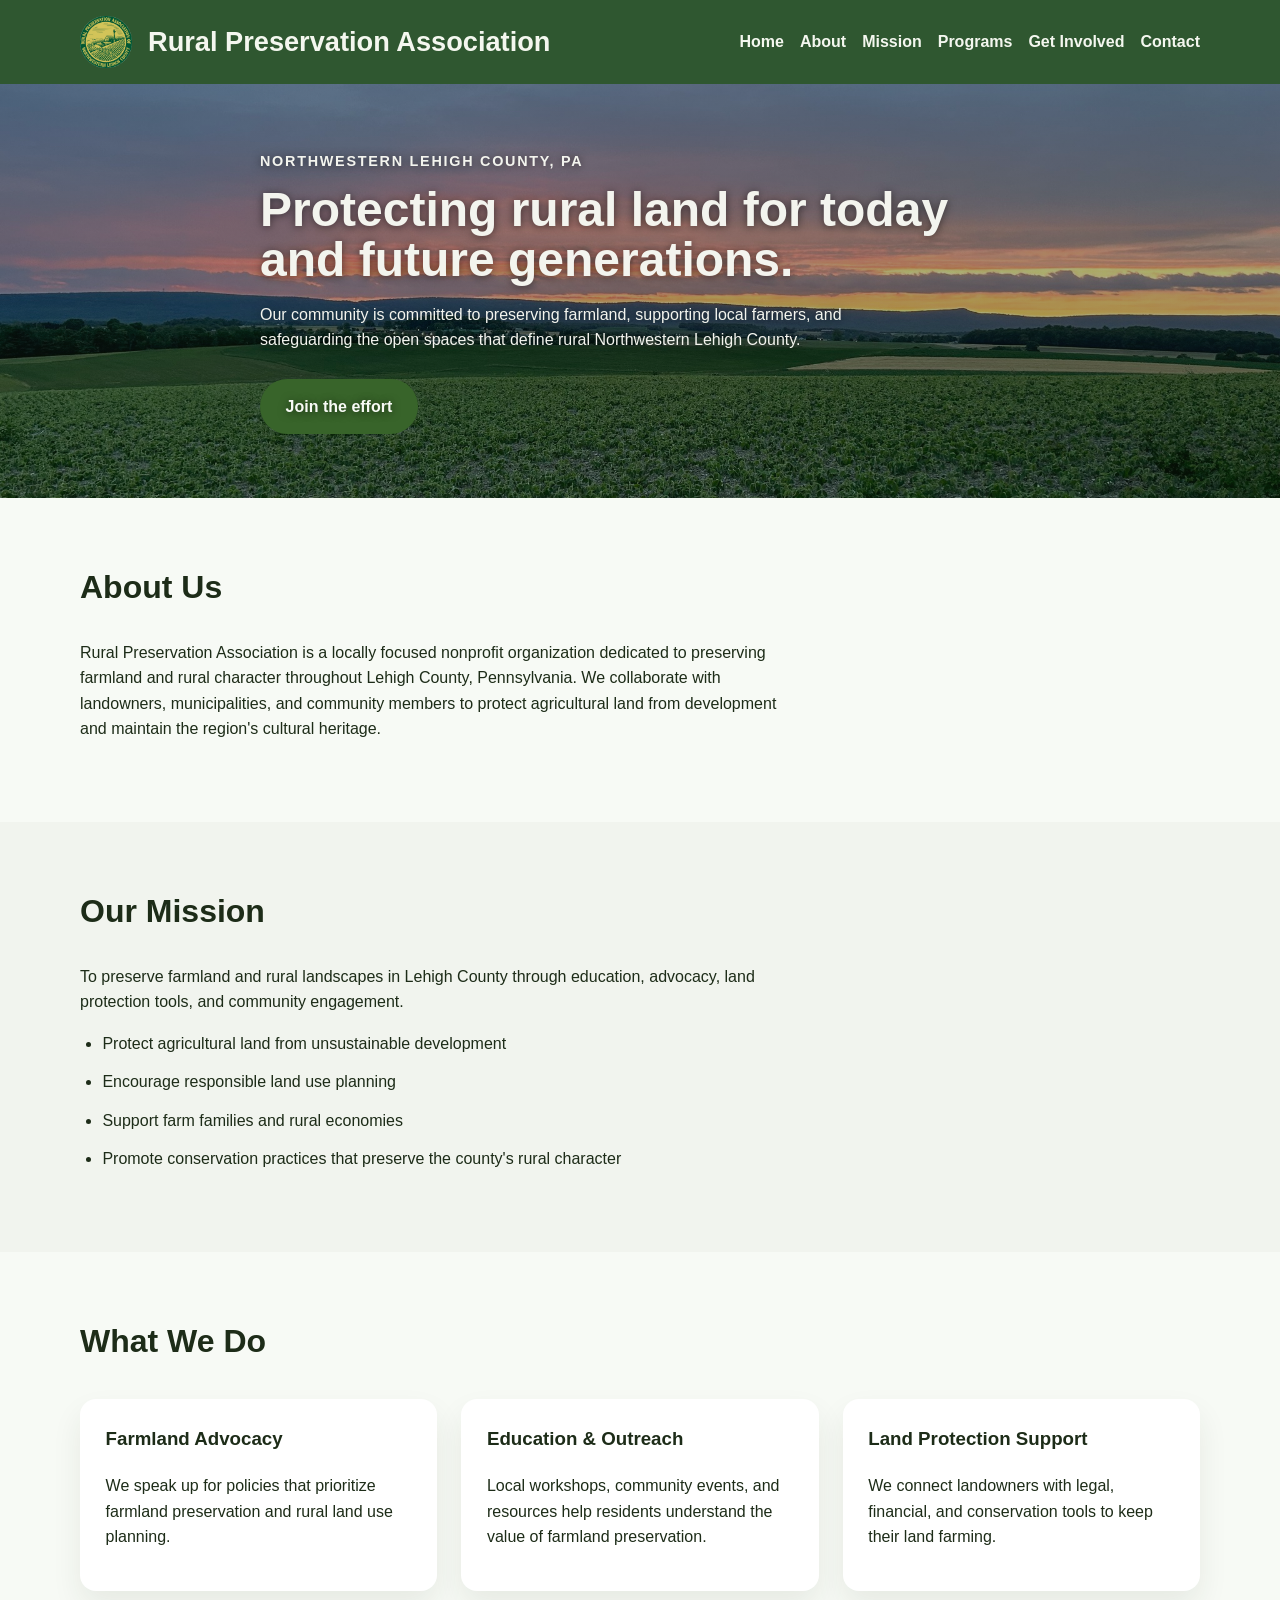
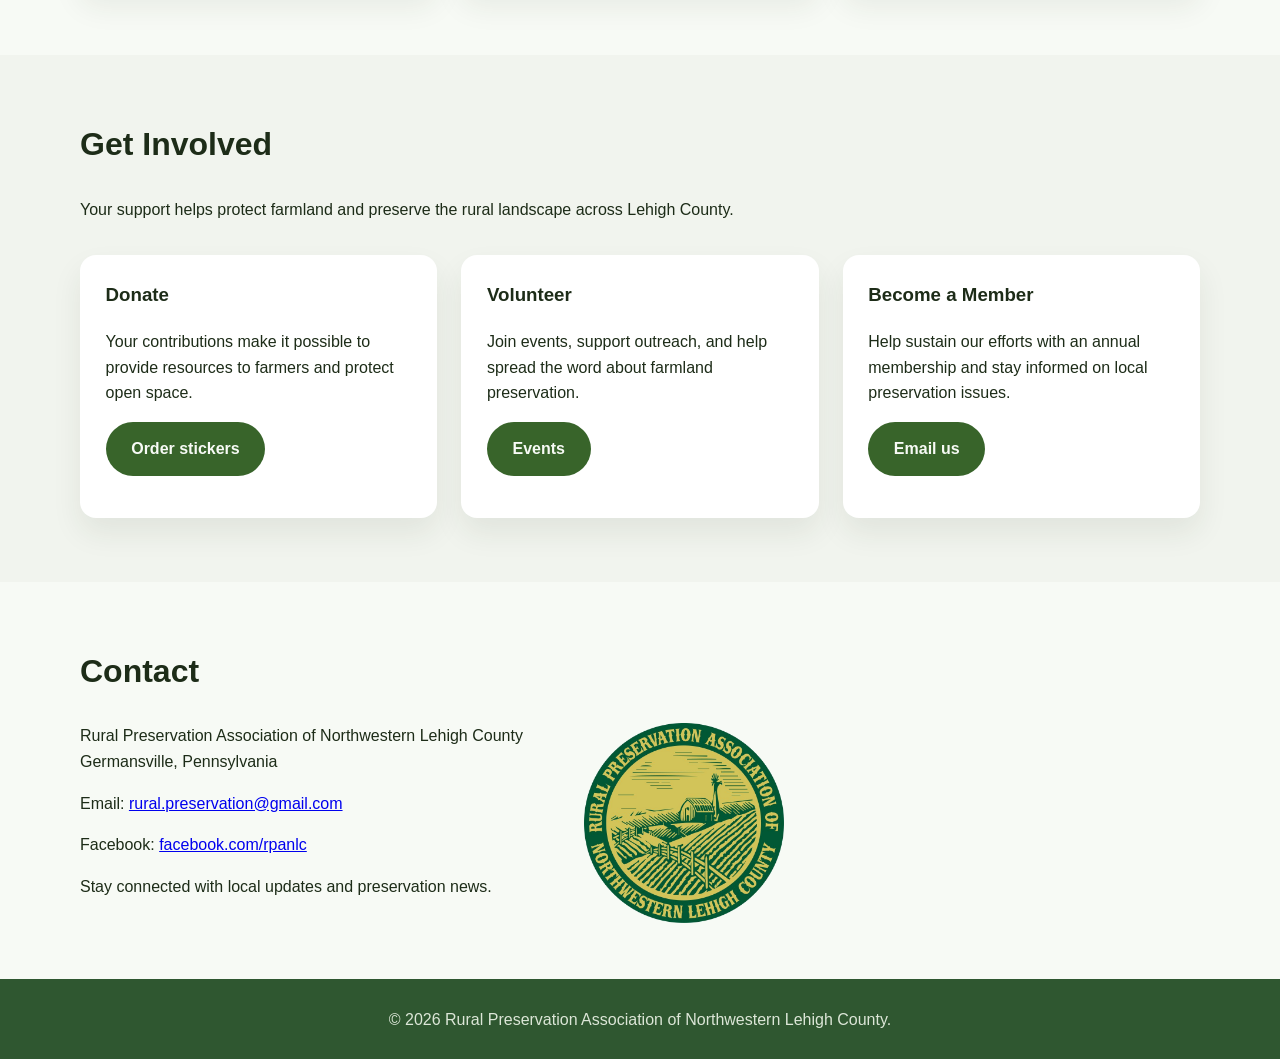
==== commit ac176aeb: "made menu responsive and added media query to styles.css" ====
--- a/index.html
+++ b/index.html
@@ -13,7 +13,11 @@
         <img class="brand-logo" src="images/RPA-header-logo.png" alt="RPA logo" />
         <h1>Rural Preservation Association</h1>
       </div>
-      <nav class="site-nav">
+      <input type="checkbox" id="nav-toggle" class="nav-toggle-input" aria-hidden="true" />
+      <label for="nav-toggle" class="nav-toggle" aria-label="Toggle menu">
+        <span></span>
+      </label>
+      <nav id="site-navigation" class="site-nav">
         <a href="index.html">Home</a>
         <a href="#about">About</a>
         <a href="#mission">Mission</a>
@@ -96,19 +100,19 @@
         <p>Your support helps protect farmland and preserve the rural landscape across Lehigh County.</p>
         <div class="cta-grid">
           <div>
-            <h3>Become a Member</h3>
-            <p>Help sustain our efforts with an annual membership and stay informed on local preservation issues.</p>
-            <p><a class="button" href="mailto:rural.preservation@gmail.com" target="_blank" rel="noopener noreferrer">Email us</a></p>
+            <h3>Donate</h3>
+            <p>Your contributions make it possible to provide resources to farmers and protect open space.</p>
+            <p><a class="button" href="stickers.html">Order stickers</a></p>
           </div>
           <div>
             <h3>Volunteer</h3>
             <p>Join events, support outreach, and help spread the word about farmland preservation.</p>
             <p><a class="button" href="https://www.facebook.com/rpanlc" target="_blank" rel="noopener noreferrer">Events</a></p>
-        </div>
+          </div>
           <div>
-            <h3>Donate</h3>
-            <p>Your contributions make it possible to provide resources to farmers and protect open space.</p>
-            <p><a class="button" href="stickers.html">Order stickers</a></p>
+            <h3>Become a Member</h3>
+            <p>Help sustain our efforts with an annual membership and stay informed on local preservation issues.</p>
+            <p><a class="button" href="mailto:rural.preservation@gmail.com" target="_blank" rel="noopener noreferrer">Email us</a></p>
           </div>
         </div>
       </div>
--- a/styles.css
+++ b/styles.css
@@ -64,6 +64,82 @@
   display: flex;
   flex-wrap: wrap;
   gap: 1rem;
+}
+
+.nav-toggle-input {
+  position: absolute;
+  width: 0;
+  height: 0;
+  opacity: 0;
+  pointer-events: none;
+}
+
+.nav-toggle {
+  display: none;
+  align-items: center;
+  justify-content: center;
+  width: 44px;
+  height: 44px;
+  min-width: 44px;
+  min-height: 44px;
+  overflow: visible;
+  border: 1px solid rgba(255,255,255,0.2);
+  border-radius: 12px;
+  background: rgba(255,255,255,0.08);
+  color: #f4f7ef;
+  cursor: pointer;
+  transition: background 0.2s ease;
+}
+
+.nav-toggle:hover,
+.nav-toggle:focus-visible {
+  background: rgba(255,255,255,0.16);
+}
+
+.nav-toggle span {
+  display: block;
+  width: 1.2rem;
+  height: 0.15rem;
+  background: currentColor;
+  position: relative;
+  transform-origin: center center;
+  transition: background 0.2s ease;
+}
+
+.nav-toggle span::before,
+.nav-toggle span::after {
+  content: '';
+  position: absolute;
+  left: 0;
+  width: 100%;
+  height: 100%;
+  background: currentColor;
+  transform-origin: center center;
+  transition: transform 0.2s ease;
+}
+
+.nav-toggle span::before {
+  transform: translateY(-0.35rem);
+}
+
+.nav-toggle span::after {
+  transform: translateY(0.35rem);
+}
+
+.nav-toggle-input:checked + .nav-toggle span {
+  background: transparent;
+}
+
+.nav-toggle-input:checked + .nav-toggle span::before {
+  transform: rotate(45deg);
+}
+
+.nav-toggle-input:checked + .nav-toggle span::after {
+  transform: rotate(-45deg);
+}
+
+.nav-toggle-input:checked + .nav-toggle {
+  background: rgba(255,255,255,0.16);
 }
 
 .site-nav a {
@@ -210,8 +286,36 @@
     grid-template-columns: 1fr;
   }
 
+  .header-inner {
+    position: relative;
+    align-items: flex-start;
+    gap: 1rem;
+  }
+
+  .nav-toggle {
+    display: inline-flex;
+    order: 1;
+    z-index: 2;
+  }
+
   .site-nav {
-    justify-content: flex-start;
+    position: absolute;
+    top: 100%;
+    right: 0;
+    width: min(260px, 80%);
+    display: none;
+    flex-direction: column;
+    gap: 0.75rem;
+    margin: 0;
+    padding: 1rem;
+    border-radius: 1rem;
+    background: rgba(47, 87, 48, 0.96);
+    border: 1px solid rgba(255, 255, 255, 0.18);
+    box-shadow: 0 15px 30px rgba(15, 36, 16, 0.18);
+  }
+
+  .nav-toggle-input:checked ~ .site-nav {
+    display: flex;
   }
 }
 
